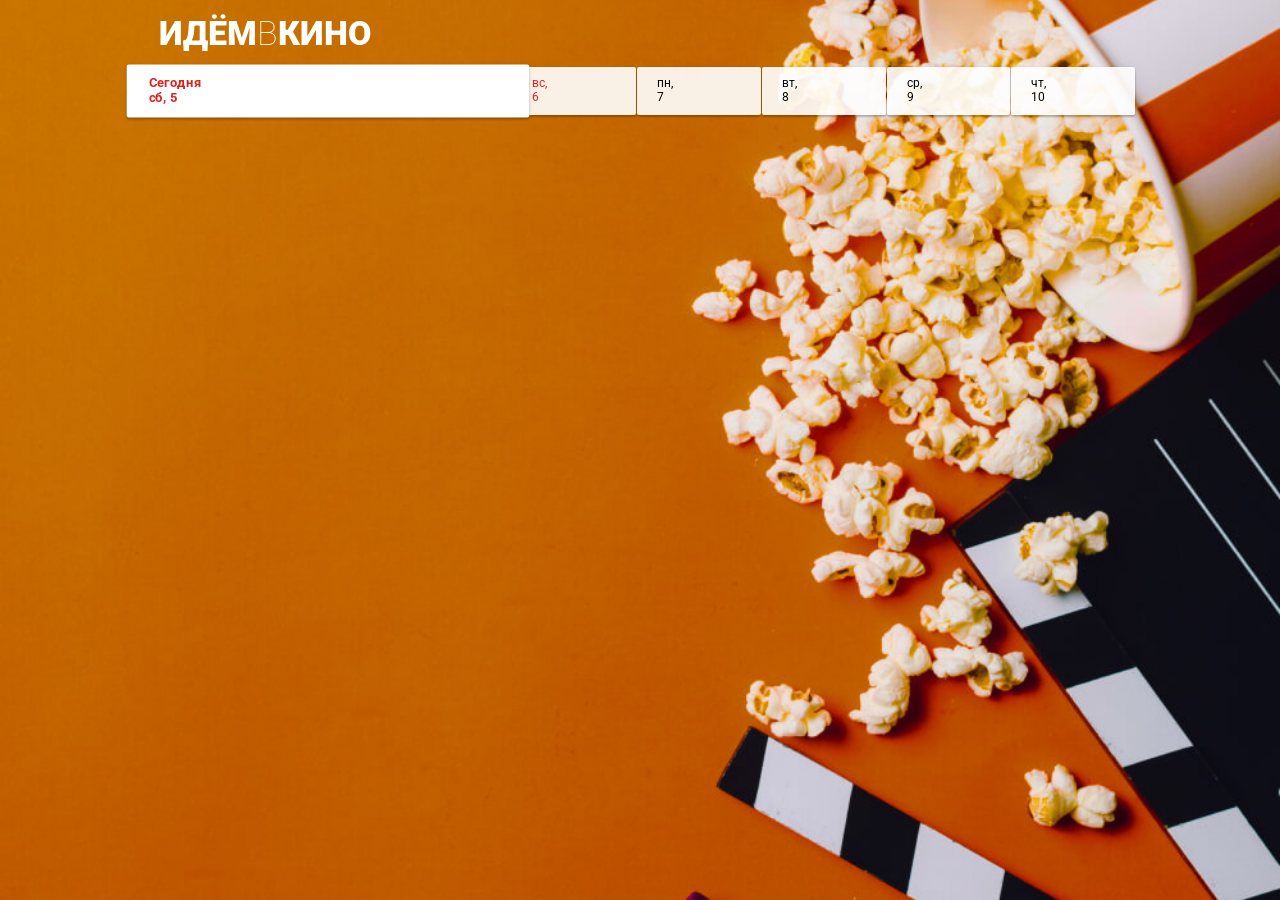
==== index.html @ 7e7754fc "Выполнение работы" ====
<!DOCTYPE html>
<html lang="ru">

<head>
  <meta charset="UTF-8">
  <meta name="viewport" content="width=device-width, initial-scale=1.0">
  <meta http-equiv="X-UA-Compatible" content="ie=edge">
  <title>ИдёмВКино</title>
  <link rel="stylesheet" href="css/normalize.css">
  <link rel="stylesheet" href="css/styles.css">
  <link href="https://fonts.googleapis.com/css?family=Roboto:100,300,400,500,700,900&amp;subset=cyrillic,cyrillic-ext,latin-ext" rel="stylesheet">
</head>

<body>
  <header class="page-header">
    <h1 class="page-header__title">Идём<span>в</span>кино</h1>
  </header>
  
  <nav class="page-nav">
    <a class="page-nav__day page-nav__day_today  page-nav__day_chosen" href="#">
      <span class="page-nav__day-week">Пн</span><span class="page-nav__day-number">31</span>
    </a>
    <a class="page-nav__day" href="#">
      <span class="page-nav__day-week">Вт</span><span class="page-nav__day-number">1</span>
    </a>
    <a class="page-nav__day" href="#">
    <!-- <a class="page-nav__day page-nav__day_chosen" href="#"> -->
      <span class="page-nav__day-week">Ср</span><span class="page-nav__day-number">2</span>
    </a>
    <a class="page-nav__day" href="#">
      <span class="page-nav__day-week">Чт</span><span class="page-nav__day-number">3</span>
    </a>
    <a class="page-nav__day" href="#">
      <span class="page-nav__day-week">Пт</span><span class="page-nav__day-number">4</span>
    </a>
    <a class="page-nav__day page-nav__day_weekend" href="#">
      <span class="page-nav__day-week">Сб</span><span class="page-nav__day-number">5</span>
    </a>
  </nav>
  
  <main>
    <!-- <section class="movie">
      <div class="movie__info">
        <div class="movie__poster">
          <img class="movie__poster-image" alt="Звёздные войны постер" src="i/poster1.jpg">
        </div>
        <div class="movie__description">
          <h2 class="movie__title">Звёздные войны XXIII: Атака клонированных клонов</h2>
          <p class="movie__synopsis">Две сотни лет назад малороссийские хутора разоряла шайка нехристей-ляхов во главе с могущественным колдуном.</p>
          <p class="movie__data">
            <span class="movie__data-duration">130 минут</span>
            <span class="movie__data-origin">США</span>
          </p>
        </div>
      </div>  
      
      <div class="movie-seances__hall">
        <h3 class="movie-seances__hall-title">Зал 1</h3>
        <ul class="movie-seances__list">
          <li class="movie-seances__time-block"><a class="movie-seances__time" href="hall.html">10:20</a></li>
          <li class="movie-seances__time-block"><a class="movie-seances__time" href="hall.html">14:10</a></li>
          <li class="movie-seances__time-block"><a class="movie-seances__time" href="hall.html">18:40</a></li>
          <li class="movie-seances__time-block"><a class="movie-seances__time" href="hall.html">22:00</a></li>
        </ul>
      </div>
      <div class="movie-seances__hall">
        <h3 class="movie-seances__hall-title">Зал 2</h3>
        <ul class="movie-seances__list">
          <li class="movie-seances__time-block"><a class="movie-seances__time" href="hall.html">11:15</a></li>
          <li class="movie-seances__time-block"><a class="movie-seances__time" href="hall.html">14:40</a></li>
          <li class="movie-seances__time-block"><a class="movie-seances__time" href="hall.html">16:00</a></li>
          <li class="movie-seances__time-block"><a class="movie-seances__time" href="hall.html">18:30</a></li>
          <li class="movie-seances__time-block"><a class="movie-seances__time" href="hall.html">21:00</a></li>
          <li class="movie-seances__time-block"><a class="movie-seances__time" href="hall.html">23:30</a></li>     
        </ul>
      </div>      
    </section>
    
    <section class="movie">
      <div class="movie__info">      
        <div class="movie__poster">
          <img class="movie__poster-image" alt="Альфа постер" src="i/poster2.jpg">
        </div>
        <div class="movie__description">        
          <h2 class="movie__title">Альфа</h2>
          <p class="movie__synopsis">20 тысяч лет назад Земля была холодным и неуютным местом, в котором смерть подстерегала человека на каждом шагу.</p>
          <p class="movie__data">
            <span class="movie__data-duration">96 минут</span>
            <span class="movie__data-origin">Франция</span>
          </p>
        </div>    
      </div>  
      <div class="movie-seances__hall">
        <h3 class="movie-seances__hall-title">Зал 1</h3>
        <ul class="movie-seances__list">
          <li class="movie-seances__time-block"><a class="movie-seances__time" href="hall.html">10:20</a></li>
          <li class="movie-seances__time-block"><a class="movie-seances__time" href="hall.html">14:10</a></li>
          <li class="movie-seances__time-block"><a class="movie-seances__time" href="hall.html">18:40</a></li>
          <li class="movie-seances__time-block"><a class="movie-seances__time" href="hall.html">22:00</a></li>
        </ul>
      </div>
      <div class="movie-seances__hall">
        <h3 class="movie-seances__hall-title">Зал 2</h3>
        <ul class="movie-seances__list">
          <li class="movie-seances__time-block"><a class="movie-seances__time" href="hall.html">11:15</a></li>
          <li class="movie-seances__time-block"><a class="movie-seances__time" href="hall.html">14:40</a></li>
          <li class="movie-seances__time-block"><a class="movie-seances__time" href="hall.html">16:00</a></li>
          <li class="movie-seances__time-block"><a class="movie-seances__time" href="hall.html">18:30</a></li>
          <li class="movie-seances__time-block"><a class="movie-seances__time" href="hall.html">21:00</a></li>
          <li class="movie-seances__time-block"><a class="movie-seances__time" href="hall.html">23:30</a></li>     
        </ul>
      </div>      
    </section>   
    
    <section class="movie">
      <div class="movie__info">      
        <div class="movie__poster">
          <img class="movie__poster-image" alt="Хищник постер" src="i/poster2.jpg">
        </div>
        <div class="movie__description">        
          <h2 class="movie__title">Хищник</h2>
          <p class="movie__synopsis">Самые опасные хищники Вселенной, прибыв из глубин космоса, высаживаются на улицах маленького городка, чтобы начать свою кровавую охоту. Генетически модернизировав себя с помощью ДНК других видов, охотники стали ещё сильнее, умнее и беспощаднее.</p>
          <p class="movie__data">
            <span class="movie__data-duration">101 минута</span>
            <span class="movie__data-origin">Канада, США</span>
          </p>
        </div>    
      </div>  
      <div class="movie-seances__hall">
        <h3 class="movie-seances__hall-title">Зал 1</h3>
        <ul class="movie-seances__list">
          <li class="movie-seances__time-block"><a class="movie-seances__time" href="hall.html">09:00</a></li>
          <li class="movie-seances__time-block"><a class="movie-seances__time" href="hall.html">10:10</a></li>
          <li class="movie-seances__time-block"><a class="movie-seances__time" href="hall.html">12:55</a></li>
          <li class="movie-seances__time-block"><a class="movie-seances__time" href="hall.html">14:15</a></li>
          <li class="movie-seances__time-block"><a class="movie-seances__time" href="hall.html">14:50</a></li>
          <li class="movie-seances__time-block"><a class="movie-seances__time" href="hall.html">16:30</a></li>
          <li class="movie-seances__time-block"><a class="movie-seances__time" href="hall.html">18:00</a></li>
          <li class="movie-seances__time-block"><a class="movie-seances__time" href="hall.html">18:50</a></li>
          <li class="movie-seances__time-block"><a class="movie-seances__time" href="hall.html">19:50</a></li>
          <li class="movie-seances__time-block"><a class="movie-seances__time" href="hall.html">20:55</a></li>
          <li class="movie-seances__time-block"><a class="movie-seances__time" href="hall.html">22:00</a></li>
        </ul>
      </div>     
    </section>      -->
  </main>
  
  <script src="js/functions.js"></script>
  <script src="js/main.js"></script>
</body>
</html>
---- css/styles.css ----
@charset "UTF-8";
* {
  margin: 0;
  padding: 0;
  box-sizing: border-box;
}

html {
  font-family: "Roboto", sans-serif;
  font-size: 62.5%;
}

body {
  min-width: 320px;
  background-image: url("../i/background.jpg");
  background-size: cover;
  background-attachment: fixed;
  background-position: right;
}

.page-header {
  padding: 1.4rem;
}

.page-header__title {
  margin: 0;
  font-weight: 900;
  font-size: 3.4rem;
  color: #FFFFFF;
  text-transform: uppercase;
}
.page-header__title span {
  font-weight: 100;
}

/* ~~~~~~~~~~~~ Главная ~~~~~~~~~~~~ */
.page-nav {
  position: sticky;
  top: 2px;
  padding-bottom: 1rem;
  display: flex;
  flex-wrap: nowrap;
  align-items: stretch;
  color: #000000;
  z-index: 10;
}
.page-nav .page-nav__day {
  flex-basis: calc(100% / 8);
  font-size: 1.2rem;
  padding: 1rem;
  background: rgba(255, 255, 255, 0.9);
  box-shadow: 0px 2px 2px rgba(0, 0, 0, 0.24), 0px 0px 2px rgba(0, 0, 0, 0.12);
  border-radius: 2px;
  text-decoration: none;
  color: #000000;
}
.page-nav .page-nav__day + .page-nav__day {
  margin-left: 1px;
}
.page-nav .page-nav__day .page-nav__day-week::after {
  content: ',';
}
.page-nav .page-nav__day .page-nav__day-number::before {
  content: ' ';
}
.page-nav .page-nav__day .page-nav__day-week, .page-nav .page-nav__day .page-nav__day-number {
  display: block;
}
.page-nav .page-nav__day_chosen {
  flex-grow: 1;
  background-color: #FFFFFF;
  font-weight: 700;
  transform: scale(1.1);
}
.page-nav .page-nav__day_weekend {
  color: #DE2121;
}
.page-nav .page-nav__day_next {
  text-align: center;
}
.page-nav .page-nav__day_next::before {
  content: '>';
  font-family: monospace;
  font-weight: 700;
  font-size: 2.4rem;
}
.page-nav .page-nav__day_today .page-nav__day-week::before {
  content: 'Сегодня';
  display: block;
}
.page-nav .page-nav__day_today .page-nav__day-week, .page-nav .page-nav__day_today .page-nav__day-number {
  display: inline;
}

.movie {
  position: relative;
  padding: 1.5rem;
  margin-top: 3rem;
  background: rgba(241, 235, 230, 0.95);
  color: #000000;
}
.movie .movie__info {
  display: flex;
}
.movie .movie__poster {
  position: relative;
  width: 12.5rem;
  height: 17.5rem;
  /*    left: 1.5rem;
      top: -1.5rem;*/
}
.movie .movie__poster .movie__poster-image {
  position: relative;
  top: -3rem;
  width: 12.5rem;
  height: 17.5rem;
}
.movie .movie__poster::after {
  content: '';
  display: block;
  position: absolute;
  right: -0.7rem;
  top: -3rem;
  border: 1.5rem solid transparent;
  border-bottom: 0 solid transparent;
  border-right: 0 solid transparent;
  border-left: 0.7rem solid #772720;
}
.movie .movie__description {
  flex-grow: 1;
  padding-left: 1.5rem;
}
.movie .movie__title {
  font-weight: 700;
  font-size: 1.6rem;
}
.movie .movie__synopsis {
  font-size: 1.4rem;
  margin-top: 1rem;
}
.movie .movie__data {
  font-size: 1.4rem;
  font-weight: 300;
  margin-top: 1rem;
}
.movie .movie-seances__hall + .movie-seances__hall {
  margin-top: 2rem;
}
.movie .movie-seances__hall .movie-seances__hall-title {
  font-weight: 700;
  font-size: 1.6rem;
}
.movie .movie-seances__hall .movie-seances__list {
  margin-top: 0.7rem;
  font-size: 0;
}
.movie .movie-seances__hall .movie-seances__time-block {
  display: inline-block;
  margin-bottom: 4px;
}
.movie .movie-seances__hall .movie-seances__time-block:nth-last-of-type(n + 1) {
  margin-right: 4px;
}
.movie .movie-seances__hall .movie-seances__time {
  display: block;
  padding: 8px;
  box-shadow: 0px 2px 2px rgba(0, 0, 0, 0.24), 0px 0px 2px rgba(0, 0, 0, 0.12);
  border-radius: 2px;
  background-color: #FFFFFF;
  color: #000000;
  text-decoration: none;
  font-size: 1.5rem;
}

/* ~~~~~~~~~~~~ Кинозал ~~~~~~~~~~~~ */
.acceptin-button {
  display: block;
  margin: 3rem auto 0;
  box-shadow: 0px 3px 3px rgba(0, 0, 0, 0.24), 0px 0px 3px rgba(0, 0, 0, 0.12);
  border-radius: 3px;
  border: none;
  padding: 12px 57px;
  text-transform: uppercase;
  font-weight: 500;
  font-size: 1.4rem;
  background-color: #16A6AF;
  color: #FFFFFF;
  cursor: pointer;
}

.buying {
  background-color: rgba(241, 235, 230, 0.95);
  padding-bottom: 3rem;
}

.buying__info {
  display: flex;
  align-items: center;
  justify-content: space-between;
  padding: 1.5rem;
}
.buying__info .buying__info-description {
  padding-right: 1.5rem;
}
.buying__info .buying__info-title, .buying__info .buying__info-hall {
  font-size: 1.6rem;
  font-weight: 700;
}
.buying__info .buying__info-start {
  font-size: 1.4rem;
  font-weight: 300;
  margin: 0.7rem 0;
}
.buying__info .buying__info-hint {
  position: relative;
  font-weight: 300;
  font-size: 1.4rem;
  text-align: center;
}
.buying__info .buying__info-hint p {
  position: relative;
  width: 10rem;
}
.buying__info .buying__info-hint p::before {
  content: '';
  position: absolute;
  left: -1rem;
  top: calc(50% - 1.6rem);
  display: block;
  width: 2.4rem;
  height: 3.2rem;
  background-image: url(../i/hint.png);
  background-size: 2.4rem 3.2rem;
}

.conf-step {
  text-align: center;
  background-color: #171D24;
  padding: 1.5rem 3rem 1.5rem;
}

@media (max-width: 344px) {
  .conf-step {
    padding-left: 0;
    padding-right: 0;
  }
}

.conf-step__wrapper {
  font-size: 0;
  display: inline-block;
  background-image: url(../i/screen.png);
  background-position: top;
  background-repeat: no-repeat;
  background-size: 100%;
  padding-top: 3rem;
}
.conf-step__wrapper::before {
  content: '';
}

.conf-step__row + .conf-step__row {
  margin-top: 4px;
}

.conf-step__chair {
  display: inline-block;
  vertical-align: middle;
  width: 2rem;
  height: 2rem;
  border: 1px solid #525252;
  box-sizing: border-box;
  border-radius: 4px;
}
.conf-step__chair:not(:first-of-type) {
  margin-left: 4px;
}

.conf-step__chair_disabled {
  opacity: 0;
}

.conf-step__chair_standart {
  background-color: #FFFFFF;
}

.conf-step__chair_vip {
  background-color: #F9953A;
}

.conf-step__chair_taken {
  background-color: transparent;
}

.conf-step__chair_selected {
  background-color: #25C4CE;
  box-shadow: 0px 0px 4px #16A6AF;
  transform: scale(1.2);
}

.conf-step__legend {
  padding-top: 3rem;
  font-size: 1.4rem;
  font-weight: 300;
  color: #FFFFFF;
  display: flex;
  flex-wrap: nowrap;
  text-align: left;
}
.conf-step__legend .col {
  max-width: 25rem;
}
.conf-step__legend .col:first-of-type {
  padding-right: 1.5rem;
  margin-left: auto;
}
.conf-step__legend .col:last-of-type {
  margin-right: auto;
}
.conf-step__legend .conf-step__legend-price + .conf-step__legend-price {
  margin-top: 1rem;
}

/* ~~~~~~~~~~~~ Билет ~~~~~~~~~~~~ */
.tichet__check, .ticket__info-wrapper {
  padding-left: 1.5rem;
  padding-right: 1.5rem;
  background-color: rgba(241, 235, 230, 0.95);
}

.tichet__check {
  position: relative;
  padding-top: 2.5rem;
  padding-bottom: 2.5rem;
}
.tichet__check::before {
  content: '';
  display: block;
  position: absolute;
  top: -3px;
  left: 0;
  right: 0;
  height: 3px;
  background-image: url(../i/border-top.png);
  background-size: 10px 3px;
}
.tichet__check::after {
  content: '';
  display: block;
  position: absolute;
  bottom: -3px;
  left: 0;
  right: 0;
  height: 3px;
  background-image: url(../i/border-bottom.png);
  background-size: 10px 3px;
}

.ticket__info-wrapper {
  position: relative;
  margin-top: 6px;
  padding-top: 2rem;
  padding-bottom: 3rem;
}
.ticket__info-wrapper::before {
  content: '';
  display: block;
  position: absolute;
  top: -3px;
  left: 0;
  right: 0;
  height: 3px;
  background-image: url(../i/border-top.png);
  background-size: 10px 3px;
}
.ticket__info-wrapper::after {
  content: '';
  display: block;
  position: absolute;
  bottom: -3px;
  left: 0;
  right: 0;
  height: 3px;
  background-image: url(../i/border-bottom.png);
  background-size: 10px 3px;
}

.ticket__check-title {
  font-weight: 700;
  font-size: 2.2rem;
  text-transform: uppercase;
  color: #C76F00;
}

.ticket__info {
  font-size: 1.6rem;
  color: #000000;
}
.ticket__info + .ticket__info {
  margin-top: 1rem;
}

.ticket__details {
  font-weight: 700;
}

.ticket__hint {
  font-weight: 300;
  font-size: 1.4rem;
  margin-top: 3rem;
}
.ticket__hint + .ticket__hint {
  margin-top: 1rem;
}

.ticket__info-qr {
  display: block;
  margin: 3rem auto 0;
  width: 20rem;
  height: 20rem;
}

@media screen and (min-width: 479px) {
  .page-nav .page-nav__day {
    padding: 1rem 2rem;
  }
}
@media screen and (min-width: 990px) {
  .page-header, nav, main {
    width: 990px;
    margin: auto;
  }

  .movie, .buying {
    border-radius: 2px;
  }

  .buying__info-hint {
    display: none;
  }
}

/*================================================================*/

 #qrcode > * {
  width: 100%
 }

 @media screen and (max-width: 425px) {
   .movie .movie__info {
     flex-direction: column;
   }

   .movie .movie__description {
     padding-left: 0;
     margin-bottom: 3rem;
   }

   .movie .movie__poster {
     height: auto;
     width: 50%;
     margin: auto;
   }

   .movie .movie__poster .movie__poster-image {
     height: auto;
     width: 100%;
   }
 }
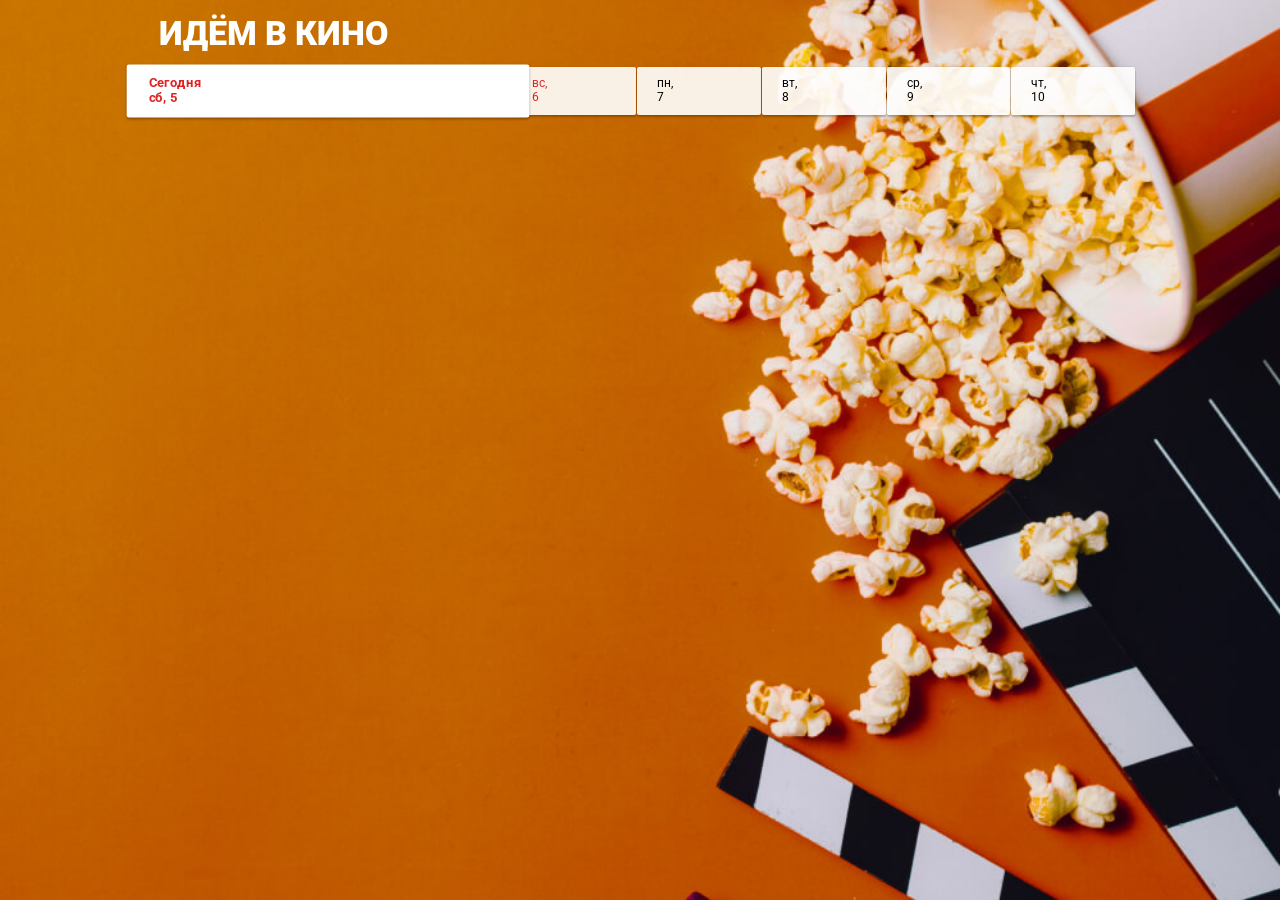
==== commit 3420a357: "Коррект" ====
--- a/index.html
+++ b/index.html
@@ -5,7 +5,7 @@
   <meta charset="UTF-8">
   <meta name="viewport" content="width=device-width, initial-scale=1.0">
   <meta http-equiv="X-UA-Compatible" content="ie=edge">
-  <title>ИдёмВКино</title>
+  <title>Идём в кино</title>
   <link rel="stylesheet" href="css/normalize.css">
   <link rel="stylesheet" href="css/styles.css">
   <link href="https://fonts.googleapis.com/css?family=Roboto:100,300,400,500,700,900&amp;subset=cyrillic,cyrillic-ext,latin-ext" rel="stylesheet">
@@ -13,7 +13,7 @@
 
 <body>
   <header class="page-header">
-    <h1 class="page-header__title">Идём<span>в</span>кино</h1>
+    <h1 class="page-header__title">Идём в кино</h1>
   </header>
   
   <nav class="page-nav">
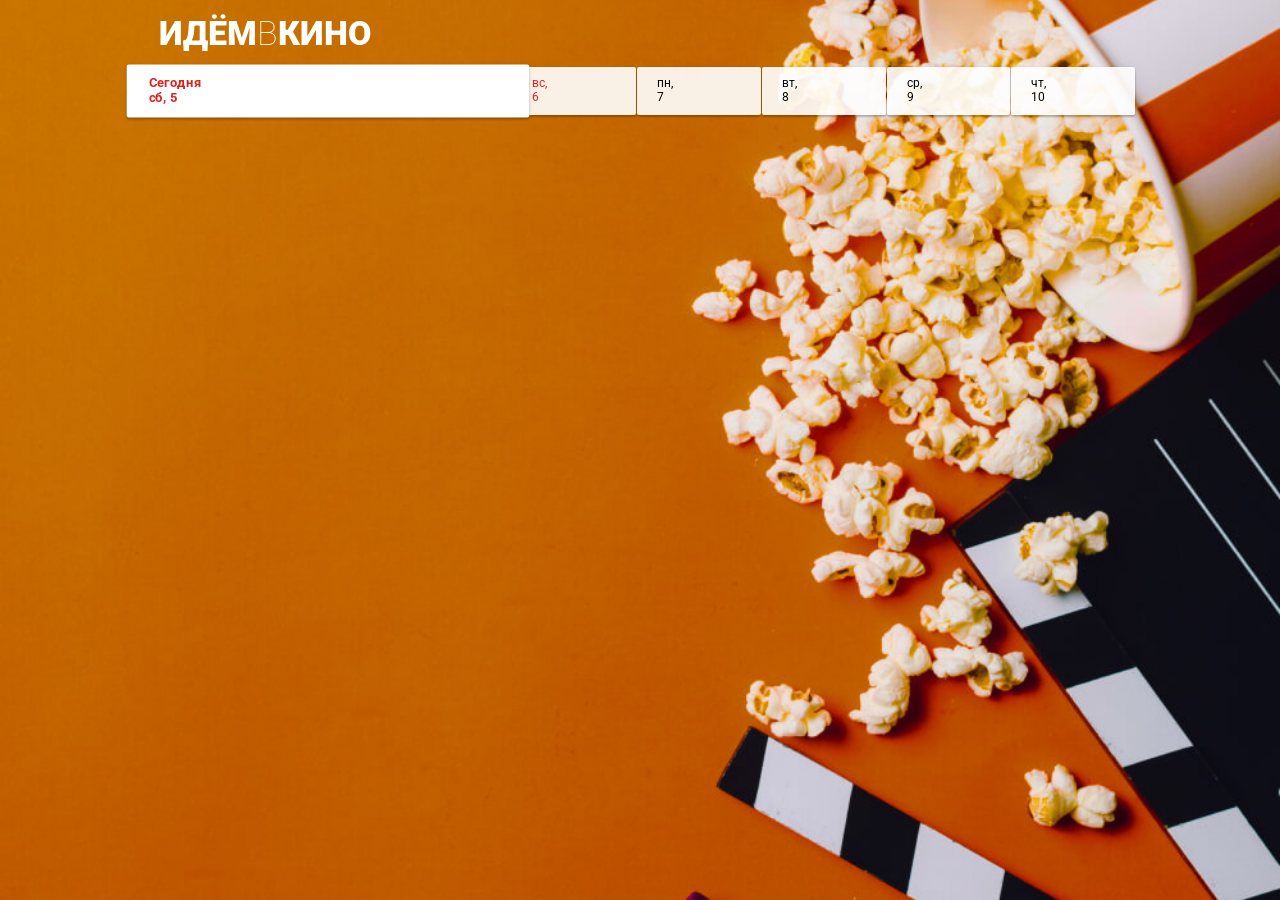
==== commit 64e57b93: "Коррект" ====
--- a/index.html
+++ b/index.html
@@ -13,7 +13,7 @@
 
 <body>
   <header class="page-header">
-    <h1 class="page-header__title">Идём в кино</h1>
+    <h1 class="page-header__title">Идём<span>в</span>кино</h1>
   </header>
   
   <nav class="page-nav">
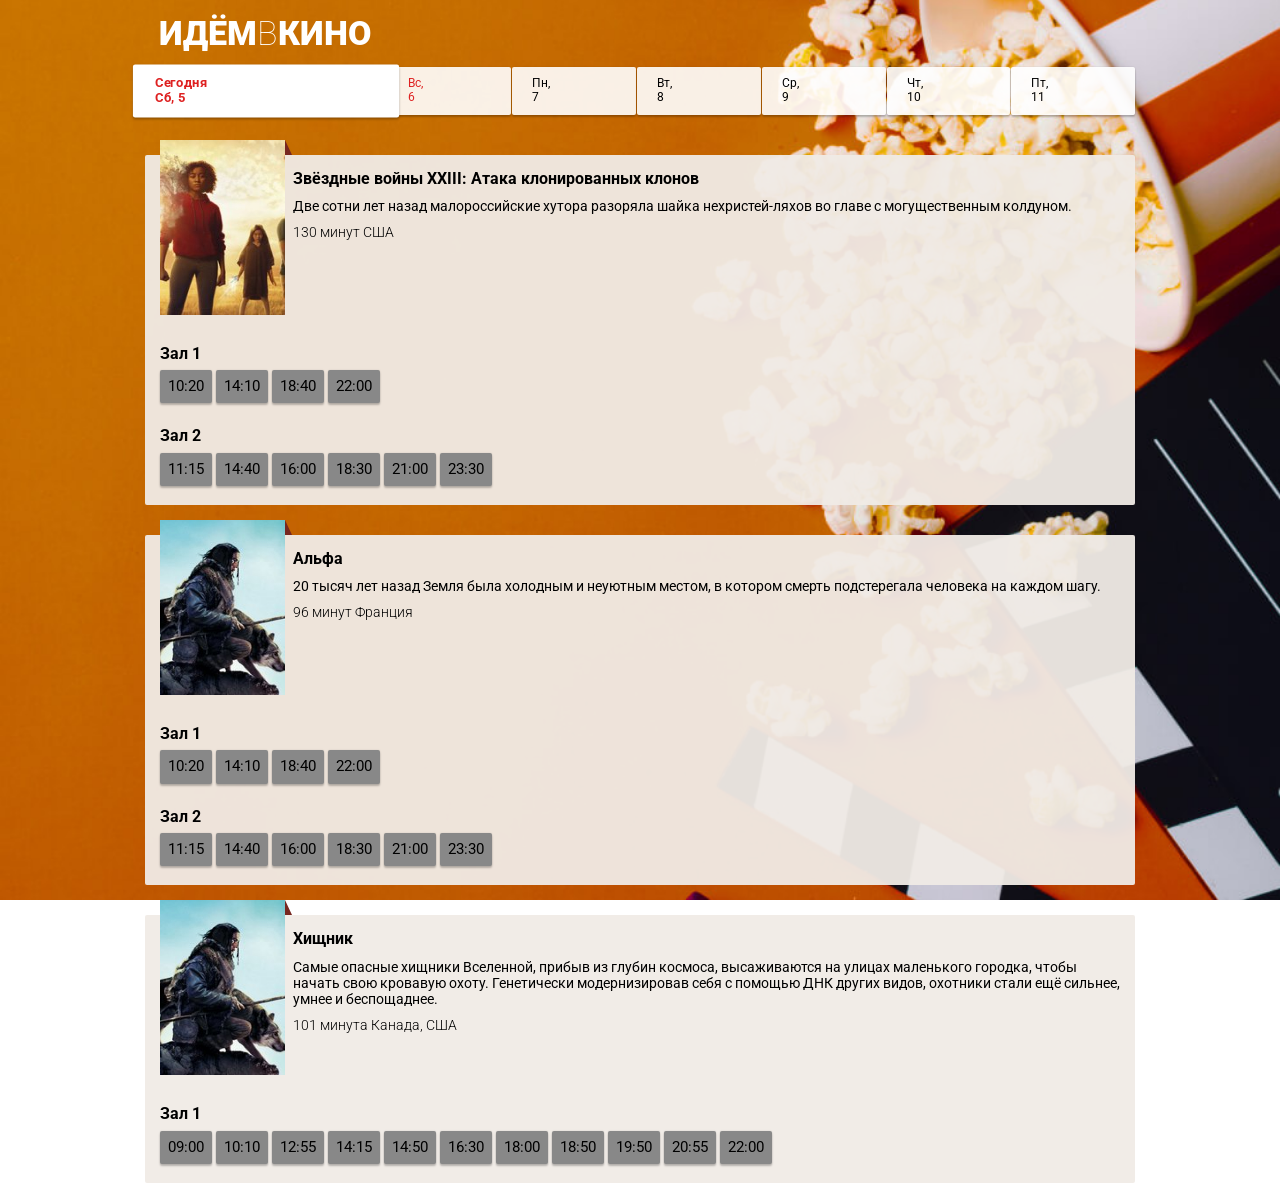
==== commit 5819b796: "Коррект" ====
--- a/index.html
+++ b/index.html
@@ -5,26 +5,31 @@
   <meta charset="UTF-8">
   <meta name="viewport" content="width=device-width, initial-scale=1.0">
   <meta http-equiv="X-UA-Compatible" content="ie=edge">
-  <title>Идём в кино</title>
+  <title>ИдёмВКино</title>
   <link rel="stylesheet" href="css/normalize.css">
   <link rel="stylesheet" href="css/styles.css">
-  <link href="https://fonts.googleapis.com/css?family=Roboto:100,300,400,500,700,900&amp;subset=cyrillic,cyrillic-ext,latin-ext" rel="stylesheet">
+  <link rel="stylesheet" href="css/bootstrap-grid.css">
+  <link rel="stylesheet" href="css/bootstrap-grid.min.css">
+  <link rel="stylesheet" href="css/bootstrap-grid.rtl.css">
+  <link rel="stylesheet" href="css/bootstrap-grid.rtl.min.css">
+  <link
+    href="https://fonts.googleapis.com/css?family=Roboto:100,300,400,500,700,900&amp;subset=cyrillic,cyrillic-ext,latin-ext"
+    rel="stylesheet">
 </head>
 
 <body>
   <header class="page-header">
     <h1 class="page-header__title">Идём<span>в</span>кино</h1>
   </header>
-  
+
   <nav class="page-nav">
-    <a class="page-nav__day page-nav__day_today  page-nav__day_chosen" href="#">
+    <a class="page-nav__day page-nav__day_today" href="#">
       <span class="page-nav__day-week">Пн</span><span class="page-nav__day-number">31</span>
     </a>
     <a class="page-nav__day" href="#">
       <span class="page-nav__day-week">Вт</span><span class="page-nav__day-number">1</span>
     </a>
-    <a class="page-nav__day" href="#">
-    <!-- <a class="page-nav__day page-nav__day_chosen" href="#"> -->
+    <a class="page-nav__day page-nav__day_chosen" href="#">
       <span class="page-nav__day-week">Ср</span><span class="page-nav__day-number">2</span>
     </a>
     <a class="page-nav__day" href="#">
@@ -33,27 +38,31 @@
     <a class="page-nav__day" href="#">
       <span class="page-nav__day-week">Пт</span><span class="page-nav__day-number">4</span>
     </a>
-    <a class="page-nav__day page-nav__day_weekend" href="#">
+    <a class="page-nav__day" href="#">
       <span class="page-nav__day-week">Сб</span><span class="page-nav__day-number">5</span>
     </a>
+    <a class="page-nav__day" href="#">
+      <span class="page-nav__day-week">вс</span><span class="page-nav__day-number">6</span>
+    </a>
   </nav>
-  
+
   <main>
-    <!-- <section class="movie">
-      <div class="movie__info">
-        <div class="movie__poster">
+    <section class="movie">
+      <div class="movie__info row">
+        <div class="movie__poster col-sm-12 col-md-6">
           <img class="movie__poster-image" alt="Звёздные войны постер" src="i/poster1.jpg">
         </div>
-        <div class="movie__description">
+        <div class="movie__description col-sm-12 col-md-6">
           <h2 class="movie__title">Звёздные войны XXIII: Атака клонированных клонов</h2>
-          <p class="movie__synopsis">Две сотни лет назад малороссийские хутора разоряла шайка нехристей-ляхов во главе с могущественным колдуном.</p>
+          <p class="movie__synopsis">Две сотни лет назад малороссийские хутора разоряла шайка нехристей-ляхов во главе с
+            могущественным колдуном.</p>
           <p class="movie__data">
             <span class="movie__data-duration">130 минут</span>
             <span class="movie__data-origin">США</span>
           </p>
         </div>
-      </div>  
-      
+      </div>
+
       <div class="movie-seances__hall">
         <h3 class="movie-seances__hall-title">Зал 1</h3>
         <ul class="movie-seances__list">
@@ -71,25 +80,26 @@
           <li class="movie-seances__time-block"><a class="movie-seances__time" href="hall.html">16:00</a></li>
           <li class="movie-seances__time-block"><a class="movie-seances__time" href="hall.html">18:30</a></li>
           <li class="movie-seances__time-block"><a class="movie-seances__time" href="hall.html">21:00</a></li>
-          <li class="movie-seances__time-block"><a class="movie-seances__time" href="hall.html">23:30</a></li>     
+          <li class="movie-seances__time-block"><a class="movie-seances__time" href="hall.html">23:30</a></li>
         </ul>
-      </div>      
+      </div>
     </section>
-    
+
     <section class="movie">
-      <div class="movie__info">      
-        <div class="movie__poster">
+      <div class="movie__info row">
+        <div class="movie__poster col-sm-12 col-md-6">
           <img class="movie__poster-image" alt="Альфа постер" src="i/poster2.jpg">
         </div>
-        <div class="movie__description">        
+        <div class="movie__description col-sm-12 col-md-6">
           <h2 class="movie__title">Альфа</h2>
-          <p class="movie__synopsis">20 тысяч лет назад Земля была холодным и неуютным местом, в котором смерть подстерегала человека на каждом шагу.</p>
+          <p class="movie__synopsis">20 тысяч лет назад Земля была холодным и неуютным местом, в котором смерть
+            подстерегала человека на каждом шагу.</p>
           <p class="movie__data">
             <span class="movie__data-duration">96 минут</span>
             <span class="movie__data-origin">Франция</span>
           </p>
-        </div>    
-      </div>  
+        </div>
+      </div>
       <div class="movie-seances__hall">
         <h3 class="movie-seances__hall-title">Зал 1</h3>
         <ul class="movie-seances__list">
@@ -107,25 +117,27 @@
           <li class="movie-seances__time-block"><a class="movie-seances__time" href="hall.html">16:00</a></li>
           <li class="movie-seances__time-block"><a class="movie-seances__time" href="hall.html">18:30</a></li>
           <li class="movie-seances__time-block"><a class="movie-seances__time" href="hall.html">21:00</a></li>
-          <li class="movie-seances__time-block"><a class="movie-seances__time" href="hall.html">23:30</a></li>     
+          <li class="movie-seances__time-block"><a class="movie-seances__time" href="hall.html">23:30</a></li>
         </ul>
-      </div>      
-    </section>   
-    
+      </div>
+    </section>
+
     <section class="movie">
-      <div class="movie__info">      
-        <div class="movie__poster">
+      <div class="movie__info row">
+        <div class="movie__poster col-sm-12 col-md-6">
           <img class="movie__poster-image" alt="Хищник постер" src="i/poster2.jpg">
         </div>
-        <div class="movie__description">        
+        <div class="movie__description col-sm-12 col-md-6">
           <h2 class="movie__title">Хищник</h2>
-          <p class="movie__synopsis">Самые опасные хищники Вселенной, прибыв из глубин космоса, высаживаются на улицах маленького городка, чтобы начать свою кровавую охоту. Генетически модернизировав себя с помощью ДНК других видов, охотники стали ещё сильнее, умнее и беспощаднее.</p>
+          <p class="movie__synopsis">Самые опасные хищники Вселенной, прибыв из глубин космоса, высаживаются на улицах
+            маленького городка, чтобы начать свою кровавую охоту. Генетически модернизировав себя с помощью ДНК других
+            видов, охотники стали ещё сильнее, умнее и беспощаднее.</p>
           <p class="movie__data">
             <span class="movie__data-duration">101 минута</span>
             <span class="movie__data-origin">Канада, США</span>
           </p>
-        </div>    
-      </div>  
+        </div>
+      </div>
       <div class="movie-seances__hall">
         <h3 class="movie-seances__hall-title">Зал 1</h3>
         <ul class="movie-seances__list">
@@ -141,11 +153,14 @@
           <li class="movie-seances__time-block"><a class="movie-seances__time" href="hall.html">20:55</a></li>
           <li class="movie-seances__time-block"><a class="movie-seances__time" href="hall.html">22:00</a></li>
         </ul>
-      </div>     
-    </section>      -->
+      </div>
+    </section>
+    <script src="js/setDate.js" defer></script>
+    <script src="js/creatRequest.js" defer></script>
+    <script src="js/updateFilm.js" defer></script>
   </main>
-  
-  <script src="js/functions.js"></script>
-  <script src="js/main.js"></script>
+
+
 </body>
+
 </html>
--- a/css/styles.css
+++ b/css/styles.css
@@ -11,7 +11,6 @@
 }
 
 body {
-  min-width: 320px;
   background-image: url("../i/background.jpg");
   background-size: cover;
   background-attachment: fixed;
@@ -119,7 +118,7 @@
   content: '';
   display: block;
   position: absolute;
-  right: -0.7rem;
+  right: -1.46rem;
   top: -3rem;
   border: 1.5rem solid transparent;
   border-bottom: 0 solid transparent;
@@ -185,7 +184,6 @@
   font-size: 1.4rem;
   background-color: #16A6AF;
   color: #FFFFFF;
-  cursor: pointer;
 }
 
 .buying {
@@ -236,14 +234,7 @@
 .conf-step {
   text-align: center;
   background-color: #171D24;
-  padding: 1.5rem 3rem 1.5rem;
-}
-
-@media (max-width: 344px) {
-  .conf-step {
-    padding-left: 0;
-    padding-right: 0;
-  }
+  padding: 1.5rem 2rem 1.5rem;
 }
 
 .conf-step__wrapper {
@@ -414,10 +405,13 @@
 }
 
 .ticket__info-qr {
-  display: block;
+  display: flex;
   margin: 3rem auto 0;
-  width: 20rem;
-  height: 20rem;
+  width: 31.7%;
+  padding: 10px;
+  /* background: white; */
+  justify-content: center;
+  align-items: center;
 }
 
 @media screen and (min-width: 479px) {
@@ -442,30 +436,23 @@
 
 /*================================================================*/
 
- #qrcode > * {
-  width: 100%
+.movie .movie-seances__hall .acceptin-button-disabled {
+ background-color: #888888;
+ pointer-events: none
+}
+
+@media (max-width: 768px) {
+  .movie-seances__hall:nth-child(2) {
+    margin-top: 20px; /* отступ , сверху у 1 контейнера зала, когда экран меньше 768px */
+  }
+  .ticket__info-qr {
+    width: 100%; /* Изменяем ширину на 100% при экране меньше 768px */
+  }
+}
+
+.acceptin-button:disabled {
+  background-color: #888888;
+  pointer-events: none
  }
 
- @media screen and (max-width: 425px) {
-   .movie .movie__info {
-     flex-direction: column;
-   }
-
-   .movie .movie__description {
-     padding-left: 0;
-     margin-bottom: 3rem;
-   }
-
-   .movie .movie__poster {
-     height: auto;
-     width: 50%;
-     margin: auto;
-   }
-
-   .movie .movie__poster .movie__poster-image {
-     height: auto;
-     width: 100%;
-   }
- }
-
-
+
